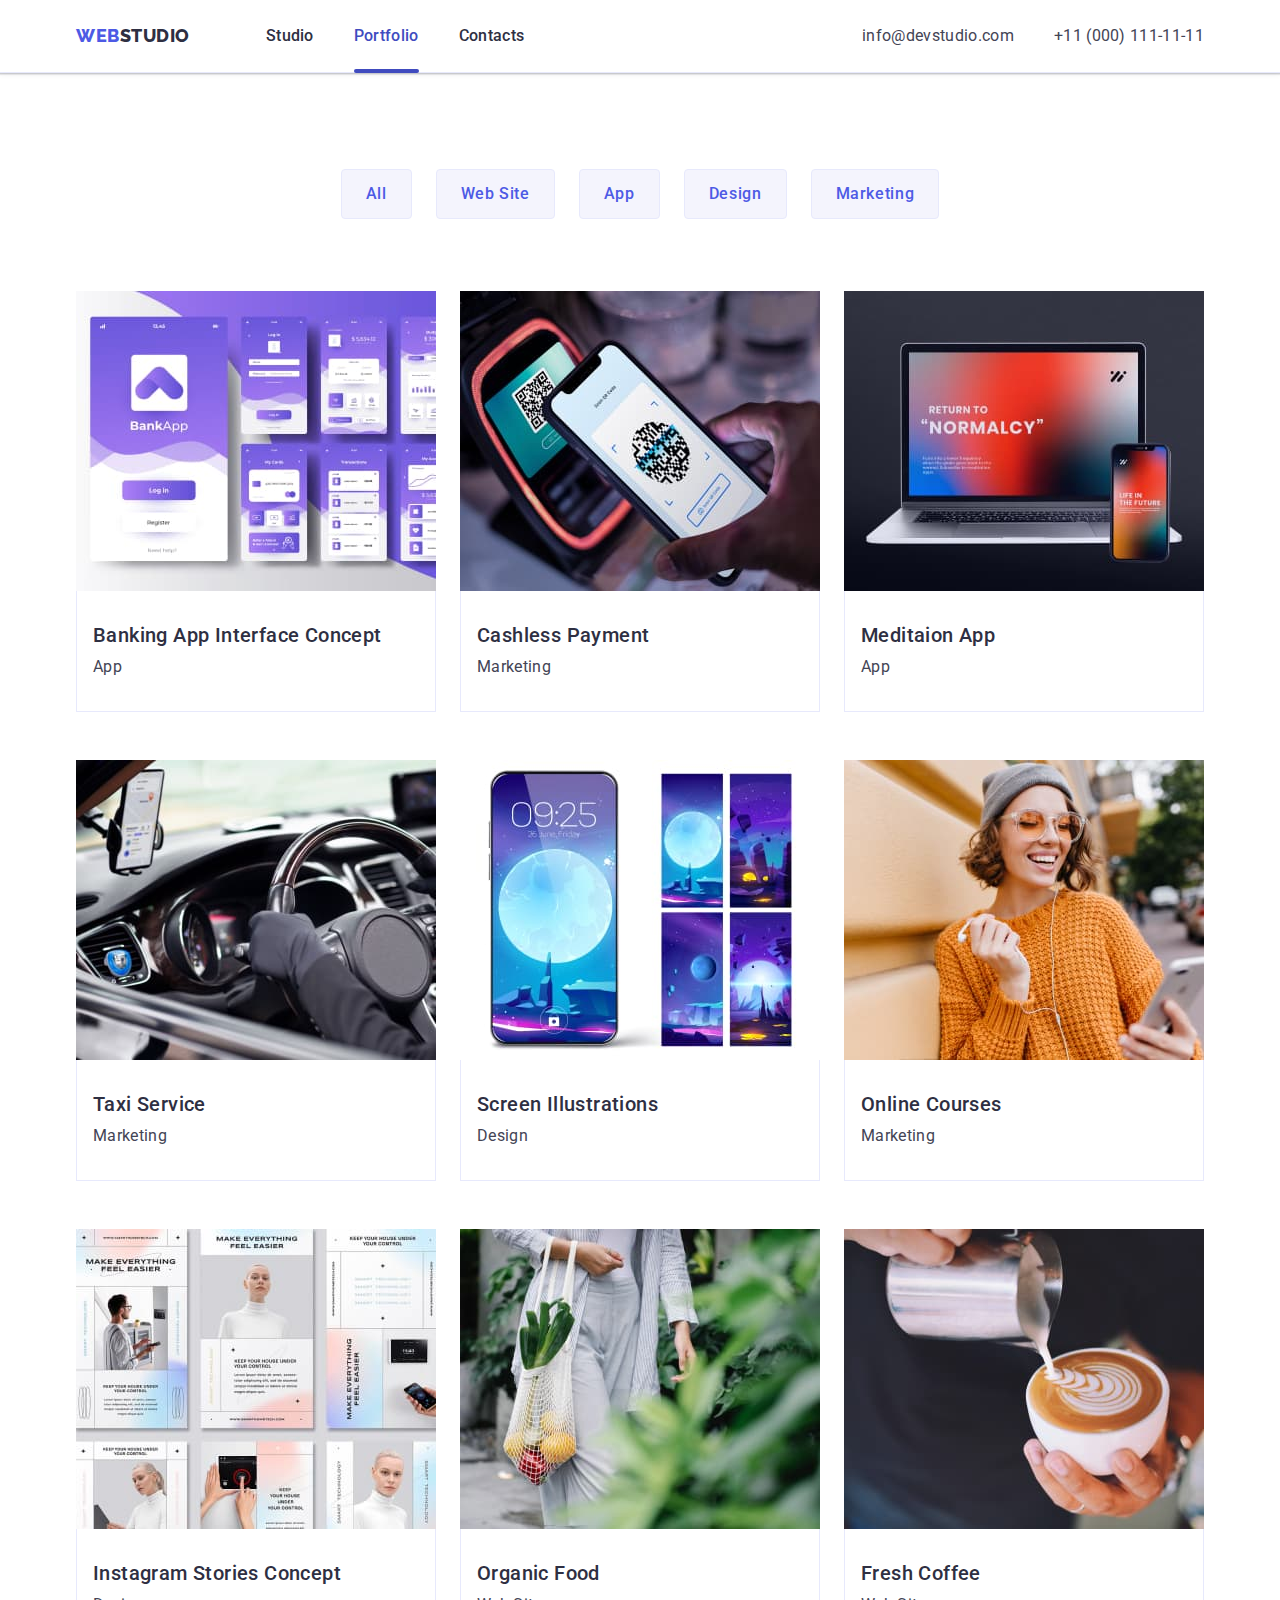
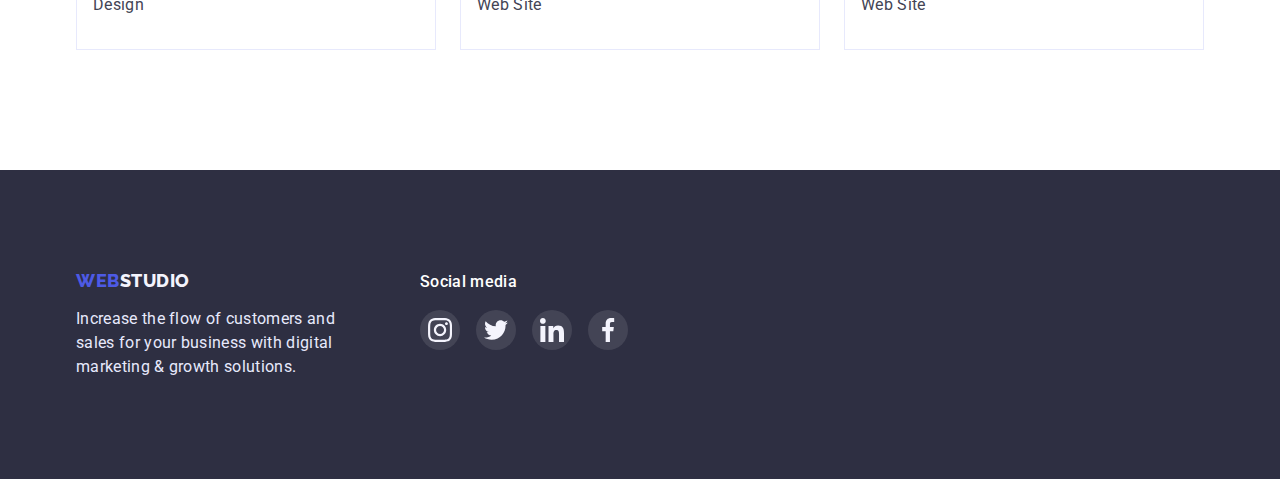
==== portfolio.html @ 7f7d1d4e "27.02.18.28" ====
<!DOCTYPE html>
<html lang="en">
  <head>
    <meta charset="UTF-8" />
    <meta http-equiv="X-UA-Compatible" content="IE=edge" />
    <meta name="viewport" content="width=device-width, initial-scale=1.0" />

    <link rel="preconnect" href="https://fonts.googleapis.com" />
    <link rel="preconnect" href="https://fonts.gstatic.com" crossorigin />
    <link
      href="https://fonts.googleapis.com/css2?family=Raleway:wght@800&family=Roboto:wght@400;500;700;900&display=swap"
      rel="stylesheet"
    />
    <link
      rel="stylesheet"
      href="https://cdnjs.cloudflare.com/ajax/libs/modern-normalize/1.1.0/modern-normalize.min.css"
    />

    <link href="./css/styles.css" rel="stylesheet" type="text/css" />

    <title>Portfolio</title>
  </head>
  <body>
    <!--Fixed  -->
    <header class="header">
      <div class="conteiner">
        <nav class="fulnav">
          <a class="logo" href="./index.html" target="_self">
            Web<span class="logo-end">Studio</span>
          </a>
          <ul class="nav">
            <li>
              <a class="link" href="./index.html" target="_self">Studio</a>
            </li>
            <li class="nav-margin">
              <a class="link port" href="./portfolio.html" target="_self"
                >Portfolio</a
              >
            </li>
            <li class="nav-margin"><a class="link" href="">Contacts</a></li>
          </ul>
        </nav>
        <address class="address">
          <ul class="address-list">
            <li>
              <a class="contacts" href="mailto:info@devstudio.com"
                >info@devstudio.com</a
              >
            </li>
            <li class="nav-margin">
              <a class="contacts" href="tel:+110001111111"
                >+11 (000) 111-11-11</a
              >
            </li>
          </ul>
        </address>
      </div>
    </header>
    <!-- MAIN -->

    <section class="section portfolio">
      <h1 class="visually-hidden">Portfolio</h1>
      <div class="conteiner">
        <ul class="filter-list">
          <li class="filter-list-item">
            <button class="button-filter" type="button">All</button>
          </li>
          <li class="filter-list-item">
            <button type="button" class="button-filter">Web Site</button>
          </li>
          <li class="filter-list-item">
            <button type="button" class="button-filter">App</button>
          </li>
          <li class="filter-list-item">
            <button type="button" class="button-filter">Design</button>
          </li>
          <li class="filter-list-item">
            <button type="button" class="button-filter">Marketing</button>
          </li>
        </ul>
        <ul class="projects-list">
          <li class="projectsa">
            <a class="projects" href="">
              <img
                src="./images/banking.jpg"
                alt="Banking"
                width="360"
                height="300"
              />
              <div class="project-text">
                <h3 class="project-item">Banking App Interface Concept</h3>
                <p class="project-type">App</p>
                <p class="hiden-project">
                  14 Stylish and User-Friendly App Design Concepts · Task
                  Manager App · Calorie Tracker App · Exotic Fruit Ecommerce App
                  · Cloud Storage App
                </p>
              </div>
            </a>
          </li>
          <li class="projectsa">
            <a class="projects" href="">
              <img
                src="./images/payment.jpg"
                alt="Payment"
                width="360"
                height="300"
              />
              <div class="project-text">
                <h3 class="project-item">Cashless Payment</h3>
                <p class="project-type">Marketing</p>
                <p class="hiden-project">
                  14 Stylish and User-Friendly App Design Concepts · Task
                  Manager App · Calorie Tracker App · Exotic Fruit Ecommerce App
                  · Cloud Storage App
                </p>
              </div>
            </a>
          </li>
          <li class="projectsa">
            <a class="projects" href="">
              <img
                src="./images/meditation.jpg"
                alt="Meditaion"
                width="360"
                height="300"
              />
              <div class="project-text">
                <h3 class="project-item">Meditaion App</h3>
                <p class="project-type">App</p>
                <p class="hiden-project">
                  14 Stylish and User-Friendly App Design Concepts · Task
                  Manager App · Calorie Tracker App · Exotic Fruit Ecommerce App
                  · Cloud Storage App
                </p>
              </div>
            </a>
          </li>
          <li class="projectsa">
            <a class="projects" href="">
              <img
                src="./images/taxi.jpg"
                alt="Taxi"
                width="360"
                height="300"
              />
              <div class="project-text">
                <h3 class="project-item">Taxi Service</h3>
                <p class="project-type">Marketing</p>
                <p class="hiden-project">
                  14 Stylish and User-Friendly App Design Concepts · Task
                  Manager App · Calorie Tracker App · Exotic Fruit Ecommerce App
                  · Cloud Storage App
                </p>
              </div>
            </a>
          </li>
          <li class="projectsa">
            <a class="projects" href="">
              <img
                src="./images/screen.jpg"
                alt="Screen"
                width="360"
                height="300"
              />
              <div class="project-text">
                <h3 class="project-item">Screen Illustrations</h3>
                <p class="project-type">Design</p>
                <p class="hiden-project">
                  14 Stylish and User-Friendly App Design Concepts · Task
                  Manager App · Calorie Tracker App · Exotic Fruit Ecommerce App
                  · Cloud Storage App
                </p>
              </div>
            </a>
          </li>
          <li class="projectsa">
            <a class="projects" href="">
              <img
                src="./images/onlain.jpg"
                alt="Courses"
                width="360"
                height="300"
              />
              <div class="project-text">
                <h3 class="project-item">Online Courses</h3>
                <p class="project-type">Marketing</p>
                <p class="hiden-project">
                  14 Stylish and User-Friendly App Design Concepts · Task
                  Manager App · Calorie Tracker App · Exotic Fruit Ecommerce App
                  · Cloud Storage App
                </p>
              </div>
            </a>
          </li>
          <li class="projectsa">
            <a class="projects" href="">
              <img
                src="./images/instagram.jpg"
                alt="Instagram"
                width="360"
                height="300"
              />
              <div class="project-text">
                <h3 class="project-item">Instagram Stories Concept</h3>
                <p class="project-type">Design</p>
                <p class="hiden-project">
                  14 Stylish and User-Friendly App Design Concepts · Task
                  Manager App · Calorie Tracker App · Exotic Fruit Ecommerce App
                  · Cloud Storage App
                </p>
              </div>
            </a>
          </li>
          <li class="projectsa">
            <a class="projects" href="">
              <img
                src="./images/food.jpg"
                alt="food"
                width="360"
                height="300"
              />
              <div class="project-text">
                <h3 class="project-item">Organic Food</h3>
                <p class="project-type">Web Site</p>
                <p class="hiden-project">
                  14 Stylish and User-Friendly App Design Concepts · Task
                  Manager App · Calorie Tracker App · Exotic Fruit Ecommerce App
                  · Cloud Storage App
                </p>
              </div>
            </a>
          </li>
          <li class="projectsa">
            <a class="projects" href="">
              <img
                src="./images/cofee.jpg"
                alt="Coffee"
                width="360"
                height="300"
              />
              <div class="project-text">
                <h3 class="project-item">Fresh Coffee</h3>
                <p class="project-type">Web Site</p>
                <p class="hiden-project">
                  14 Stylish and User-Friendly App Design Concepts · Task
                  Manager App · Calorie Tracker App · Exotic Fruit Ecommerce App
                  · Cloud Storage App
                </p>
              </div>
            </a>
          </li>
        </ul>
      </div>
    </section>

    <!-- Footer -->

    <footer class="footer">
      <div class="conteiner">
        <div class="foter-content">
          <a class="logo-footer" href="./index.html" target="_self"
            >Web<span class="logo-footer-end">Studio</span>
          </a>
          <p class="footer-text">
            Increase the flow of customers and sales for your business with
            digital marketing & growth solutions.
          </p>
        </div>
        <div class="footer-media">
          <p class="media-text">Social media</p>
          <ul class="footer-action">
            <li>
              <a
                class="footer-button"
                href=""
                target="_blank"
                rel="noreferer nofollow noopener"
              >
                <svg class="action-icon">
                  <use href="./images/icons.svg#icon-instagram"></use>
                </svg>
              </a>
            </li>
            <li>
              <a
                class="footer-button"
                href=""
                target="_blank"
                rel="noreferer nofollow noopener"
              >
                <svg class="action-icon">
                  <use href="./images/icons.svg#icon-twitter"></use>
                </svg>
              </a>
            </li>
            <li>
              <a
                class="footer-button"
                href=""
                target="_blank"
                rel="noreferer nofollow noopener"
              >
                <svg class="action-icon">
                  <use href="./images/icons.svg#icon-linkedin"></use>
                </svg>
              </a>
            </li>
            <li>
              <a
                class="footer-button"
                href=""
                target="_blank"
                rel="noreferer nofollow noopener"
              >
                <svg class="action-icon">
                  <use href="./images/icons.svg#icon-facebook"></use>
                </svg>
              </a>
            </li>
          </ul>
        </div>
      </div>
    </footer>

    <script src="./js/modal.js"></script>
  </body>
</html>
---- css/styles.css ----
/*--------------------*/
:root{
    --primary-text-color:#434455;
    --title-text-color:#2E2F42;
    --active-color:#404BBF;
    --akcent-color:#4D5AE5;
    --only-white:#ffffff;
    --button-bacgraund:#F4F4FD;
    --button-border:#E7E9FC;
    --icon-border:#8E8F99;
    --set-gap: 24px;
    --icon-color:#AFB1B8;
    --icon-green: #31D0AA;
    --modal-bac:#FCFCFC;

    }
h1, h2, h3, h4, ul, p{
    margin:0;
    padding: 0;
}
img{
    display: block;
    max-width: 100%;
}

/* all pages */
body{
    font-family: "Roboto", sans-serif;
    color:var(--primary-text-color);
    font-weight: 400;
    font-size: 16px;
   }
.conteiner{
    width: 1158px;
    padding: 0 15px;
    margin: 0 auto;
    }

.section{
    padding: 120px 0;
}


/* Header */
.header{
    position: relative;
    padding: 24px 0;
    border-bottom: 1px solid var(--button-border);
    box-shadow: 0px 2px 1px rgba(46, 47, 66, 0.08), 0px 1px 1px rgba(46, 47, 66, 0.16), 0px 1px 6px rgba(46, 47, 66, 0.08);
}

.header .conteiner{
    display: flex;
}

.logo{
    margin-right: 76px;
    cursor: pointer;
    font-weight: 800;
    font-size: 18px;
    text-decoration: none;
    font-family: "Raleway", sans-serif;
    text-transform: uppercase;
    letter-spacing: 0.03em;
    line-height: 1.33;
    color: var(--akcent-color);
    padding: 0;
}

.logo-end{
    color: var(--title-text-color)
}   

.fulnav{
    display: flex;   
}

.nav{
    list-style: none;
    display: flex; 
    justify-content: space-between;
}


.nav-margin{
    margin-left: 40px;
}

.link{
    position: relative;
    font-weight: 500;
    color: var(--title-text-color);
    text-decoration: none;
    letter-spacing: 0.02em;
    line-height: 1.5;
    transition: color 250ms cubic-bezier(0.4, 0, 0.2, 1);
}

.port{
   color:var(--active-color); 
}

.port::after{
    position: absolute;
    content: "";
    height: 4px;
    width: 100%;
    bottom: -28px; 
    left: 0;
    display:block;
    background-color:var(--active-color);
    border-radius: 2px;
 }

.link:hover, .link:focus{
    color: var(--akcent-color);}


.address{
    margin-left: auto;
   }

.address-list{
    list-style: none;
     display: flex;
}

.contacts{
    font-style: normal;
    color: var(--primary-text-color);
    text-decoration: none;
    letter-spacing: 0.02em;
    line-height: 1.5;
    transition: color 250ms cubic-bezier(0.4, 0, 0.2, 1);
    
}

.contacts:hover, .contacts:focus{
    color: var(--akcent-color);
}

/* Header end */


/* Footer */

.footer{
    background-color:var(--title-text-color);
    padding: 100px 0;
    
}
.footer .conteiner{
    display: flex;
}
.logo-footer{
    font-family: "Raleway", sans-serif;
    cursor: pointer;
    font-weight: 800;
    font-size: 18px;
    text-decoration: none;
    text-transform: uppercase;
    letter-spacing: 0.03em;
    line-height: 1.17;
    color: var(--akcent-color);
   
}
.logo-footer-end{
    color: var(--button-bacgraund);
}
.footer-text{
    margin-top: 16px;
    line-height: 1.5;
    letter-spacing: 0.02em;
    color: var(--button-border);
    width: 264px;
   
}
.footer-media{
    padding: 0 120px 0 80px;
}
.media-text{
    color: var(--only-white);
    letter-spacing: 0.02em;
    font-weight: 500;
    line-height: 1.5;
    margin-bottom: 16px;
}
.footer-action{
    display: flex;
    padding: 0;
    margin: 0;
    list-style: none;
    gap: 0 16px;
   
}

.footer-button{
    border-radius: 50%;
    width: 40px;
    height: 40px;
    border:none;
    display: flex;
    align-items: center;
    justify-content: center;
    background: rgba(255, 255, 255, 0.1);
    transition: background-color 250ms cubic-bezier(0.4, 0, 0.2, 1);  
}

.footer-button:hover, .footer-button:focus{
  
    background-color: var(--icon-green);}

.action-icon{
    width: 24px;
    height: 24px;
    fill: var(--button-bacgraund);
}

.footer-subscribe{
   
}


.footer-margin{
    line-height: 1.5;
    letter-spacing: 0.02em;
    color: var(--only-white);
    margin-bottom: 16px;
}
.send-icon{
width: 24px;
height: 24px;
fill: var(--only-white);
}
.subscribe-form{
    display: flex;
    align-items: center;
    gap: 24px;
}

#e-mail{
border: 1px solid rgba(255, 255, 255, 0.3);
background-color: transparent;
border-radius: 4px;
width: 264px;
height: 40px;
align-items: center;
display: block;
color: var(--only-white);
padding: 0 0 0 16px;
}
.footer-meil::placeholder{
    font-family: 'Roboto' sans-serif;
font-style: normal;
font-weight: 400;
font-size: 12px;
line-height: 2px;
letter-spacing: 0.04em;

color: rgba(255, 255, 255, 0.6);
}
.subscribe-btn{
    background-color: var(--akcent-color);
    fill: var(--button-bacgraund);
    color: var(--only-white);
    width: 165px;
    height: 40px;
     display: flex;
    justify-content: center;
    align-items: center;
    padding: 8px 24px;
    gap: 16px;
    border: none;
    border-radius: 4px;
  
}



/* Studio */


.visually-hidden {
  position: absolute;
    white-space: nowrap;
    width: 1px;
    height: 1px;
    overflow: hidden;
    border: 0;
    padding: 0;
    clip: rect(0 0 0 0);
    clip-path: inset(50%);
    margin: -1px;
}
.section-title{
    font-weight: 700;
    font-size: 36px;
    color: var(--title-text-color);
    letter-spacing: 0.02em;
    line-height: 1.11;
    text-align: center;
    margin-bottom: 72px;}

/* Section Hero */

.hero{
    background-color:var(--title-text-color); 
    padding: 188px 0;
    text-align: center;
    background-image: 
    linear-gradient(to top, rgba(46, 47, 66, 0.7), rgba(46, 47, 66, 0.7)),
    url(../images/people-office.jpg); 
    background-size:cover;
    width: 1440px;
    margin: 0 auto;
}


.hero-title{
    font-weight: 700;
    font-size: 56px;
    line-height: 1.07;
    color: var(--only-white);
    text-align: center;
    letter-spacing: 0.02em;
    margin: 0 auto 48px auto;
    width: 496px;

    
}
.order{
    background-color:var(--akcent-color);
    color: var(--only-white);
    border: 0px solid transparent;
    border-radius: 4px;
    font-family: "Roboto", sans-serif;
    font-weight: 500;
    font-size: 16px;
    line-height: 1.5;
    letter-spacing: 0.04em;
    cursor: pointer;
    padding: 16px 32px 16px 32px;
    box-shadow: 0px 4px 4px rgba(0, 0, 0, 0.15);
    transition: background-color 250ms cubic-bezier(0.4, 0, 0.2, 1);
    

     
  }
.order:hover, .order:focus{
    background-color:var(--active-color);
    }


 /* Section1 Advantages*/
.advantages{
    padding: 120px 0 0 0;
}

.advantages-list{
    display: flex;
    list-style: none; 
    flex-wrap: wrap;
    gap: 0 24px;
}

.button-icon{
    width: 264px;
    height: 112px;
    padding: 0;
    border: none; 
    border-radius: 4px;
    background-color: var(--button-bacgraund);
    display: flex;
    align-items: center;
    justify-content: center;
}


.icon{
    width: 64px;
    height: 64px;
}

.advantages-item{
 flex-basis: calc((100% - var(--set-gap)*3)/4);
}


.advantages-title-small{
   font-weight: 500;
   font-size: 20px;
   color: var(--title-text-color);
   letter-spacing: 0.02em;
   line-height: 1.2;
   margin: 8px 0;}
 
.advantages-text{
    letter-spacing: 0.02em;
    line-height: 1.5;
}

/* Sektion2 Cards*/


.card-list{
    display: flex;
    list-style: none; 
    flex-wrap: wrap;
    gap: 0 24px;
}

.card-item{
   flex-basis: calc((100% - var(--set-gap)*2)/3);
}



/* Section3 Team */

.team{
   background: var(--button-bacgraund);
}
.team-list{
    display: flex;
    list-style: none; 
    flex-wrap: wrap;
    gap: 0 24px;
}
.section-title{
    font-weight: 700;
    font-size: 36px;
    color: var(--title-text-color);
    letter-spacing: 0.02em;
    line-height: 1.11;
    text-align: center;
    margin-bottom: 72px;
}

.team-title-small{
   font-weight: 500;
   font-size: 20px;
   color: var(--title-text-color);
   letter-spacing: 0.02em;
   line-height: 1.2;
   margin-top: 32px;
   text-align: center;
}

.team-text{
    letter-spacing: 0.02em;
    line-height: 1.5;
    text-align: center;
    margin: 8px 0;
    gap: 0 24px;
}

.team-cards{
    flex-basis: calc((100%- var(--set-gap)*3)/4);
    background-color: var(--only-white);
    padding-bottom: 32px;
    border-radius: 0 0 4px 4px;
    box-shadow: 0px 1px 6px rgba(46, 47, 66, 0.08), 0px 1px 1px rgba(46, 47, 66, 0.16), 0px 2px 1px rgba(46, 47, 66, 0.08);
     
}

.action{
    display: flex;
    padding: 0;
    margin: 0;
    list-style: none;
    gap: 0 24px;
   justify-content: center;
}

.social-link{
    background-color:var(--akcent-color);
    border-radius: 50%;
    width: 40px;
    height: 40px;
    border:none;
    display: flex;
    align-items: center;
    justify-content: center;
    transition: background-color 250ms cubic-bezier(0.4, 0, 0.2, 1);
   
}

.social-link:hover, .social-link:focus{
  
    background-color: var(--active-color);}

.social-icon{
    width: 16px;
    height: 16px;
    fill: var(--button-bacgraund);
}
/* Section Customers */

.customers {
    padding: 130px 0 120px 0;
}
.customers-list{
    display: flex;
    padding: 0;
    margin: 0;
    list-style: none;
    gap: 0 24px;
    }
    .customers-link{
    border: 1px solid var(--icon-border);
    border-radius: 4px;
    display: block;
    width: 168px;
    height: 88px;
    background-color: var(--only-white);
    color: var(--icon-color);
    display: flex;
    align-items: center;
    justify-content: center;
    transition: color 250ms cubic-bezier(0.4, 0, 0.2, 1), border 250ms cubic-bezier(0.4, 0, 0.2, 1);
}

.customers-link:hover, .customers-link:focus{
    color: var(--active-color);
    border: 1px solid var(--active-color);}
  
.customers-icon{
    width: 104px;
    height: 56px;
    fill: currentColor;
}

/* Bacdrop+Modal */

.bacdrop{
    position: fixed;
    top: 0;
    left: 0;
    width: 100%;
    height: 100%;
    background-color: rgba(46, 47, 66, 0.4);
}
  
.bacdrop.is-hidden{
    opacity: 0;
    pointer-events: none;
}
 .modal{
    position: absolute;
    top: 50%;
    Left: 50%;
    transform: translate(-50%, -50%);
    width: 408px;
    height: 576px;
    background-color: var(--modal-bac);
    padding: 72px 24px 0 24px;
   }

 .close-modal{
    position: absolute;
    top: 24px;
    right: 24px;
    display: block;
    background-color: var(--button-border);
    border: 1px solid rgba(0, 0, 0, 0.1);
    width: 24px;
    height: 24px;
    border-radius: 50%;
    transition: border 250ms cubic-bezier(0.4, 0, 0.2, 1), 
    background-color 250ms cubic-bezier(0.4, 0, 0.2, 1), 
    fill 250ms cubic-bezier(0.4, 0, 0.2, 1);
      
}
.close-icon{
    position: absolute;
    top: 50%;
    Left: 50%;
    transform: translate(-50%, -50%);
    width: 8px;
    height: 8px;
}

.close-modal:hover, .close-modal:focus{
    border: none;
    background-color: var(--active-color);
    fill: var(--only-white);
}
.form-head{
font-weight: 500;
font-size: 16px;
line-height: 1.5;
text-align: center;
letter-spacing: 0.02em;
color: var(--title-text-color);
display: block;
margin-bottom: 16px;
}


input{
    height: 40px;
    border-radius: 4px;
    width: 100%;
    border: 1px solid rgba(33, 33, 33, 0.2); 
    padding: 0 0 0 38px;
    font-size: 18px;
    transition: border 250ms cubic-bezier(0.4, 0, 0.2, 1);
}


.form-label {
    display: flex;
    flex-direction: column;
    margin-bottom: 8px;
    font-size: 12px;
    line-height: 1.2;
    letter-spacing: 0.04em; 
    color: var(--icon-border);
    transition: color 250ms cubic-bezier(0.4, 0, 0.2, 1), fill 250ms cubic-bezier(0.4, 0, 0.2, 1);
}
.label-checkbox{
    display: flex;
    margin-bottom: 8px;
    font-size: 12px;
    line-height: 1.2;
    letter-spacing: 0.04em; 
    color: var(--icon-border);
}

.label-text{
margin-bottom: 4px;
}

.form-label:focus-within {
    color: var(--akcent-color);
    fill: var(--akcent-color);
    
}

input:focus-visible{
    border: 1px solid var(--akcent-color);
    outline: none;
}

textarea{
    resize: none;
    border: 1px solid rgba(33, 33, 33, 0.2); 
    border-radius: 4px;
    width: 100%;
    margin-top: 4px;  
    transition: border 250ms cubic-bezier(0.4, 0, 0.2, 1);
}

textarea::placeholder{
font-family: "Roboto", sans-serif;
    font-weight: 400;
    font-size: 12px;
    line-height: 1.2;
    letter-spacing: 0.04em;
    color: rgba(117, 117, 117, 0.5);}

textarea:focus-visible{
    border: 1px solid var(--akcent-color);
    outline: none;
}


.form-icon{
    position: absolute;
    width: 18px;
    height: 18px;
    left: 16px;
     
}
.position-icon{
    position: relative;
    display: flex;
    align-items: center;
}

.chek-icon{
   opacity: 1;
   padding: 0;
   margin: 0 8px 0 0;
   width: 16px;
   height: 16px;
   border: 1px solid var(--title-text-color);
   border-radius: 2px;
   
}

.accept-policy{
    font-size: 12px;
    line-height: 1.2;
    letter-spacing: 0.04em;
    color: #757575;
}

.send{
    background-color:var(--akcent-color);
    color: var(--only-white);
    border: 0px solid transparent;
    border-radius: 4px;
    font-family: "Roboto", sans-serif;
    font-weight: 500;
    font-size: 16px;
    line-height: 1.5;
    letter-spacing: 0.04em;
    cursor: pointer;
    padding: 16px 32px 16px 32px;
    box-shadow: 0px 4px 4px rgba(0, 0, 0, 0.15);
    transition: background-color 250ms cubic-bezier(0.4, 0, 0.2, 1);
    display: block;
    margin: 0 auto;
    width: 169px;
    height:  56px;

     
  }
.send:hover, .send:focus{
    background-color:var(--active-color);
    }


/* portfolio */
.portfolio{
    padding: 96px 0 120px 0;
}

.filter-list{
    display: flex;
    list-style: none;
    justify-content:center;
    margin-bottom: 72px;
    gap: 0 var(--set-gap);
}

.button-filter{
    font-family: "Roboto", sans-serif;
    cursor: pointer;
    background-color: var(--button-bacgraund);
    border: 1px solid var(--button-border);
    border-radius: 4px;
    font-style: normal;
    font-weight: 500;
    text-align: center;
    font-size: 16px;
    line-height: 1.5;
    letter-spacing: 0.04em;
    color: var(--akcent-color);
    padding: 12px 24px;
    transition: color 250ms cubic-bezier(0.4, 0, 0.2, 1), 
    border-color 250ms cubic-bezier(0.4, 0, 0.2, 1), 
    box-shadow 250ms cubic-bezier(0.4, 0, 0.2, 1), 
    background-color 250ms cubic-bezier(0.4, 0, 0.2, 1);
    
}


.button-filter:hover, .button-filter:focus{
    background-color: var(--akcent-color);
    color: var(--only-white);
    border-color: transparent;
    box-shadow: 0px 4px 4px rgba(0, 0, 0, 0.15);
}
.projects-list{
    display: flex;
    list-style: none; 
    flex-wrap: wrap; 
    gap: 48px 24px;
}

.projects{
    display: block;
     text-decoration: none;
     transition: box-shadow 250ms cubic-bezier(0.4, 0, 0.2, 1);
     position: relative;
}

.project-item{
    color: var(--title-text-color);
    font-weight: 500;
    font-size: 20px;
    line-height: 1.2;
    letter-spacing: 0.02em;
    margin-bottom: 8px;

}

.project-type{
    line-height: 1.5;
    letter-spacing: 0.02em;
    color: var(--primary-text-color);
}

.project-text{ 
    border-left: 1px solid var(--button-border);
    border-right: 1px solid var(--button-border);
    border-bottom: 1px solid var(--button-border);
    padding: 32px 16px;
}
.projects:hover, .projects:focus{
       box-shadow: 0px 1px 6px rgba(46, 47, 66, 0.08), 
       0px 1px 1px rgba(46, 47, 66, 0.16), 
       0px 2px 1px rgba(46, 47, 66, 0.08);
    }

    .projects::before{
        content: "";
        position: absolute;
        width: 360px;
        height: 300px;
        background-color: rgb(77, 90, 229);
        transform: scaleY(0);
        transition: transform 250ms cubic-bezier(0.4, 0, 0.2, 1);
        transform-origin: bottom;
        
         
    }

   
    .projects:hover::before, .projects:focus::before{
       transform: scaleY(1);
              
    }
.hiden-project {
    position: absolute;
    top: 40px;
    left: 32px;
    right: 32px;
    line-height: 1.5;
    letter-spacing: 0.02em;
    color: transparent;
    transform: scaleY(0);
    transition: transform 250ms cubic-bezier(0.4, 0, 0.2, 1);
    transform-origin: 0 300px;
    
}
  .projects:hover .hiden-project, .projects:focus .hiden-project{
    transform: scaleY(1);
     color: #F4F4FD;
              
    }
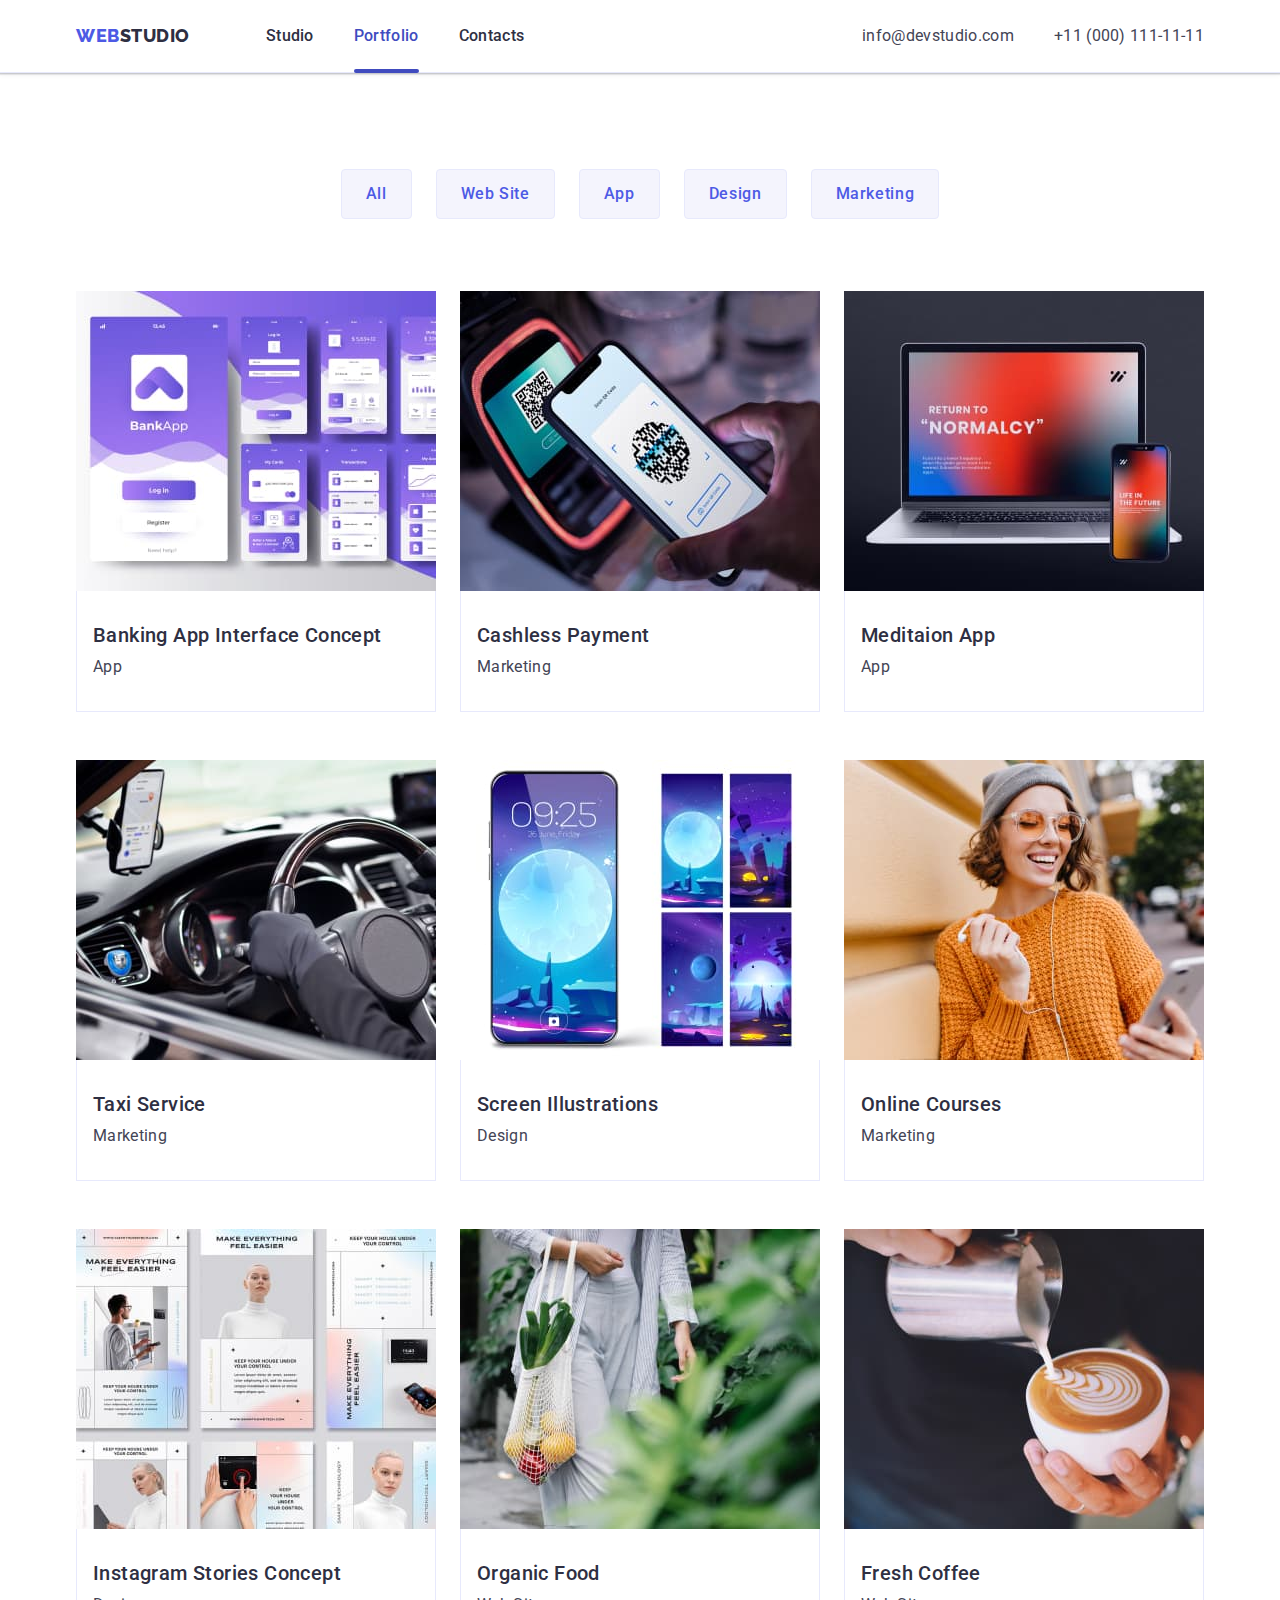
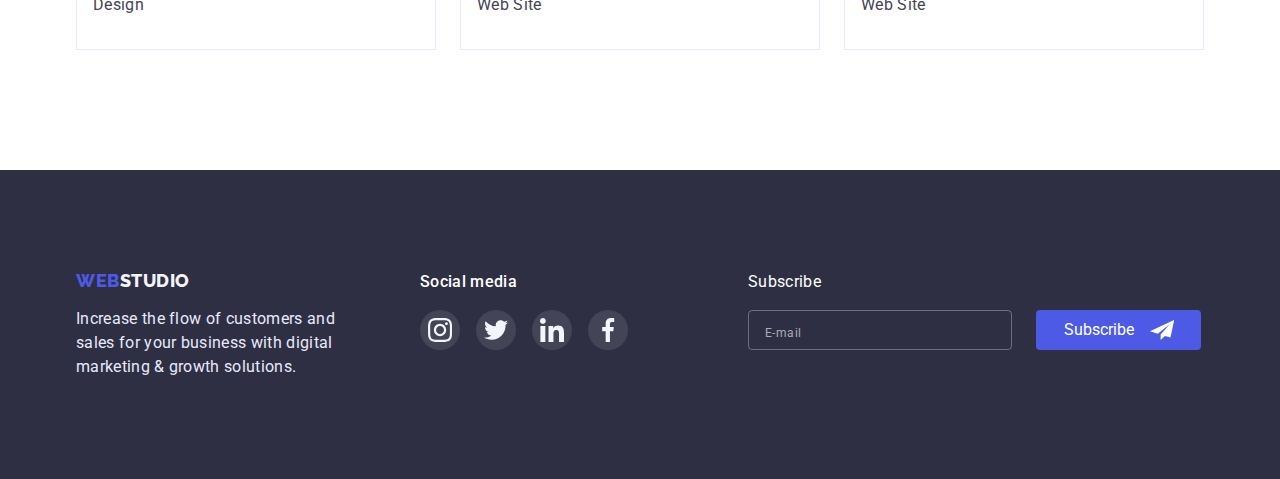
==== commit 4ea69705: "HW6 on chekin" ====
--- a/portfolio.html
+++ b/portfolio.html
@@ -320,6 +320,25 @@
             </li>
           </ul>
         </div>
+        <div class="footer-subscribe">
+          <p class="footer-margin">Subscribe</p>
+          <form action="" class="subscribe-form">
+            <input
+              class="footer-meil"
+              type="email"
+              name="e-mail"
+              id="e-mail"
+              placeholder="E-mail"
+            />
+
+            <button class="subscribe-btn" type="submit">
+              Subscribe
+              <svg class="send-icon">
+                <use href="./images/icons.svg#icon-send"></use>
+              </svg>
+            </button>
+          </form>
+        </div>
       </div>
     </footer>
 
--- a/css/styles.css
+++ b/css/styles.css
@@ -217,11 +217,6 @@
     fill: var(--button-bacgraund);
 }
 
-.footer-subscribe{
-   
-}
-
-
 .footer-margin{
     line-height: 1.5;
     letter-spacing: 0.02em;
@@ -681,14 +676,24 @@
 
 .chek-icon{
    opacity: 1;
-   padding: 0;
-   margin: 0 8px 0 0;
+   padding: 0; 
    width: 16px;
    height: 16px;
-   border: 1px solid var(--title-text-color);
    border-radius: 2px;
+   margin: 0 8px 0 0;
+  
+}
+
+ #myElement {
+    background-color: #404BBF;
+    border: none;
+    transition: background-color 250ms cubic-bezier(0.4, 0, 0.2, 1), border 250ms cubic-bezier(0.4, 0, 0.2, 1);
    
-}
+ }
+  
+  #myElement.no-border {
+    background-color: #ffffff;
+    border: 1px solid var(--title-text-color);}
 
 .accept-policy{
     font-size: 12px;
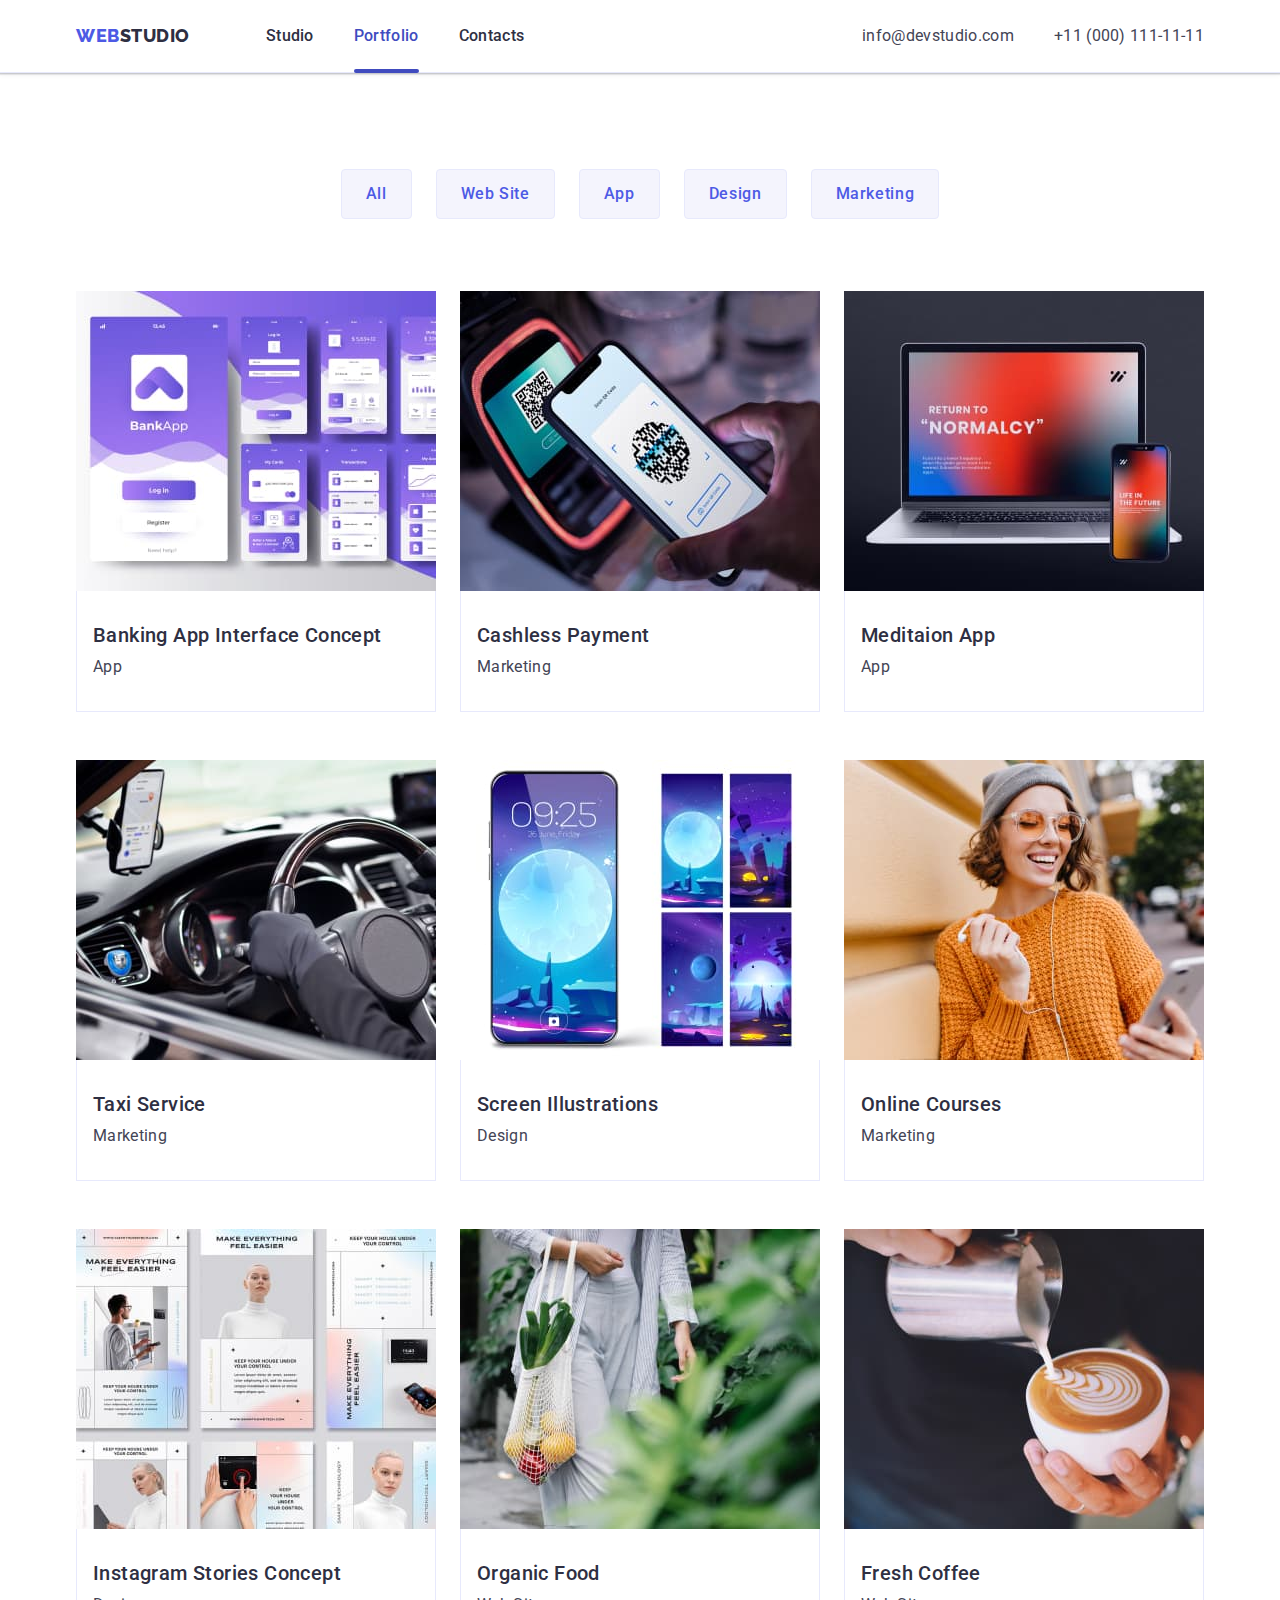
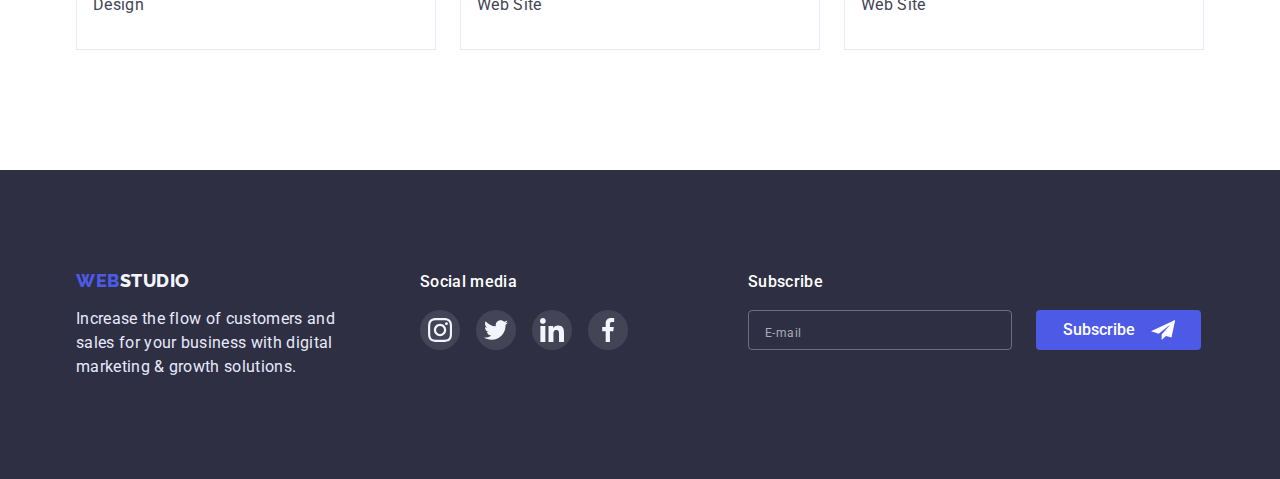
==== commit 639990dc: "Final" ====
--- a/portfolio.html
+++ b/portfolio.html
@@ -322,7 +322,7 @@
         </div>
         <div class="footer-subscribe">
           <p class="footer-margin">Subscribe</p>
-          <form action="" class="subscribe-form">
+          <form action="#" class="subscribe-form">
             <input
               class="footer-meil"
               type="email"
--- a/css/styles.css
+++ b/css/styles.css
@@ -222,6 +222,7 @@
     letter-spacing: 0.02em;
     color: var(--only-white);
     margin-bottom: 16px;
+    font-weight: 500;
 }
 .send-icon{
 width: 24px;
@@ -245,8 +246,9 @@
 color: var(--only-white);
 padding: 0 0 0 16px;
 }
+
 .footer-meil::placeholder{
-    font-family: 'Roboto' sans-serif;
+font-family: 'Roboto', sans-serif;
 font-style: normal;
 font-weight: 400;
 font-size: 12px;
@@ -268,7 +270,7 @@
     gap: 16px;
     border: none;
     border-radius: 4px;
-  
+    font-weight: 500;
 }
 
 
@@ -547,9 +549,9 @@
     Left: 50%;
     transform: translate(-50%, -50%);
     width: 408px;
-    height: 576px;
+    height: 584px;
     background-color: var(--modal-bac);
-    padding: 72px 24px 0 24px;
+    padding: 72px 24px 24px 24px;
    }
 
  .close-modal{
@@ -565,7 +567,7 @@
     transition: border 250ms cubic-bezier(0.4, 0, 0.2, 1), 
     background-color 250ms cubic-bezier(0.4, 0, 0.2, 1), 
     fill 250ms cubic-bezier(0.4, 0, 0.2, 1);
-      
+    cursor: pointer;
 }
 .close-icon{
     position: absolute;
@@ -605,32 +607,42 @@
 
 
 .form-label {
+    position: relative;
     display: flex;
     flex-direction: column;
     margin-bottom: 8px;
+    color: var(--icon-border);
+    transition: color 250ms cubic-bezier(0.4, 0, 0.2, 1), fill 250ms cubic-bezier(0.4, 0, 0.2, 1);
+}
+
+
+
+.coment-window{
+    margin-bottom: 16px;
+}
+
+.label-checkbox{
+    display: flex;
     font-size: 12px;
     line-height: 1.2;
     letter-spacing: 0.04em; 
     color: var(--icon-border);
-    transition: color 250ms cubic-bezier(0.4, 0, 0.2, 1), fill 250ms cubic-bezier(0.4, 0, 0.2, 1);
-}
-.label-checkbox{
-    display: flex;
-    margin-bottom: 8px;
+    align-items: center; 
+    color: #757575;
+}
+
+.label-text{
+    display: inline-block;
+    margin-bottom: 4px;
     font-size: 12px;
     line-height: 1.2;
     letter-spacing: 0.04em; 
-    color: var(--icon-border);
-}
-
-.label-text{
-margin-bottom: 4px;
+    color: currentColor;
 }
 
 .form-label:focus-within {
     color: var(--akcent-color);
     fill: var(--akcent-color);
-    
 }
 
 input:focus-visible{
@@ -643,8 +655,8 @@
     border: 1px solid rgba(33, 33, 33, 0.2); 
     border-radius: 4px;
     width: 100%;
-    margin-top: 4px;  
     transition: border 250ms cubic-bezier(0.4, 0, 0.2, 1);
+    height: 120px;
 }
 
 textarea::placeholder{
@@ -655,23 +667,29 @@
     letter-spacing: 0.04em;
     color: rgba(117, 117, 117, 0.5);}
 
+.coment{
+padding: 8px 16px;
+}
+
 textarea:focus-visible{
     border: 1px solid var(--akcent-color);
     outline: none;
 }
 
-
 .form-icon{
     position: absolute;
+    display: inline-block;
     width: 18px;
     height: 18px;
     left: 16px;
-     
-}
-.position-icon{
-    position: relative;
-    display: flex;
-    align-items: center;
+    bottom: 11px;     
+}
+.privacy-policy{
+margin-left: 3px;
+font-size: 12px;
+line-height: 1.2;
+letter-spacing: 0.04em;
+color: var(--akcent-color);
 }
 
 .chek-icon{
@@ -681,27 +699,22 @@
    height: 16px;
    border-radius: 2px;
    margin: 0 8px 0 0;
-  
-}
-
- #myElement {
-    background-color: #404BBF;
-    border: none;
-    transition: background-color 250ms cubic-bezier(0.4, 0, 0.2, 1), border 250ms cubic-bezier(0.4, 0, 0.2, 1);
-   
- }
-  
-  #myElement.no-border {
-    background-color: #ffffff;
-    border: 1px solid var(--title-text-color);}
-
-.accept-policy{
-    font-size: 12px;
-    line-height: 1.2;
-    letter-spacing: 0.04em;
-    color: #757575;
-}
-
+  border: 1px solid var(--title-text-color);
+  background-color: #ffffff;
+  transition: background-color 250ms cubic-bezier(0.4, 0, 0.2, 1), 
+  border 250ms cubic-bezier(0.4, 0, 0.2, 1);
+}
+
+.visually-hidden:checked + .chek-icon{
+    background-color: var(--active-color);
+    border: none;   
+}
+
+.line-text{
+    display: flex;
+    margin-bottom: 24px;
+    
+}
 .send{
     background-color:var(--akcent-color);
     color: var(--only-white);
